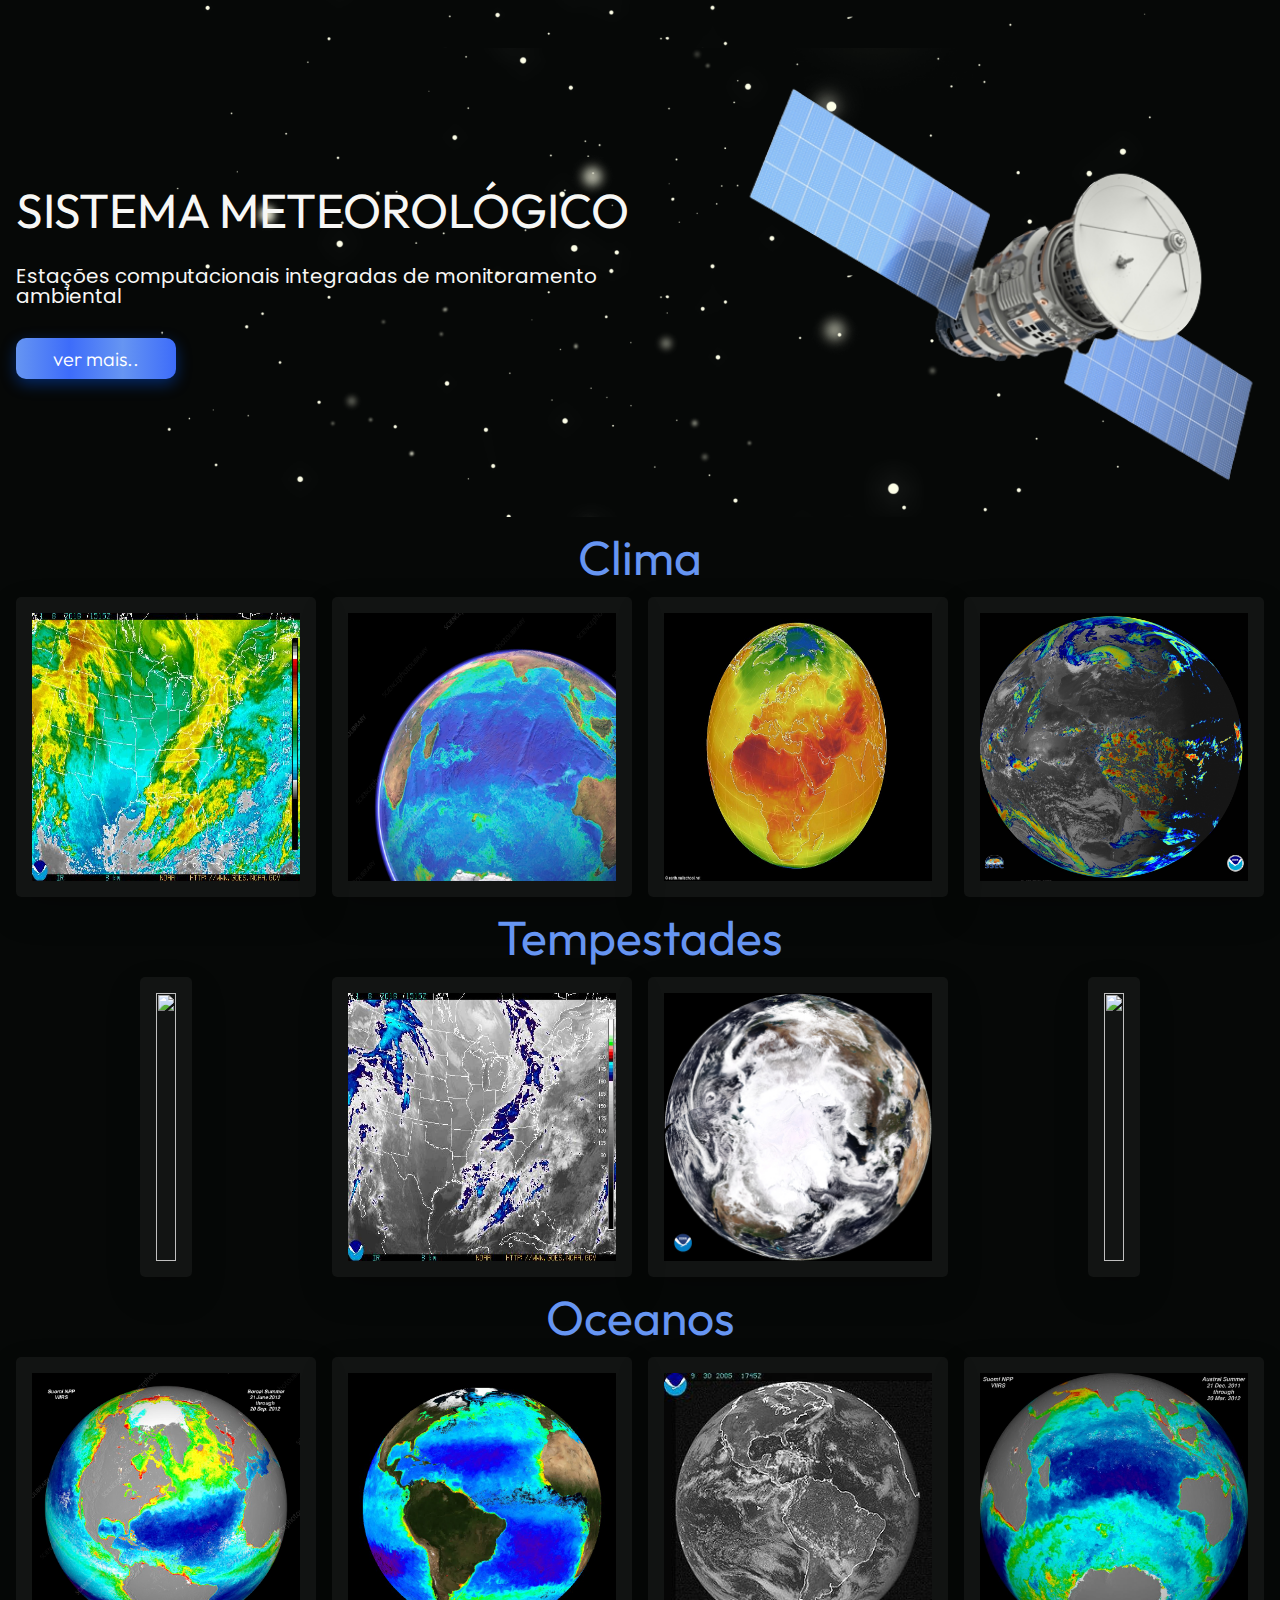
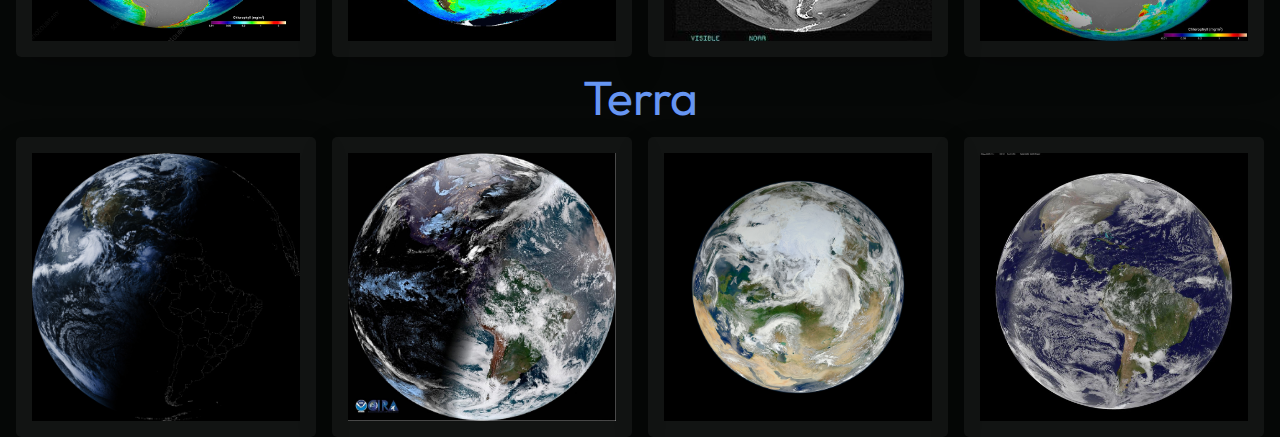
==== index.html @ 0434c133 "Add files via upload" ====
<!DOCTYPE html>
<html lang="pt-br">
  <head>
    <meta charset="UTF-8" />
    <meta http-equiv="X-UA-Compatible" content="IE=edge" />
    <meta name="viewport" content="width=device-width, initial-scale=1.0" />
    <title>Document</title>
    <link
      rel="stylesheet"
      href="https://unpkg.com/boxicons@latest/css/boxicons.min.css"
    />
    <link rel="stylesheet" href="assets/css/reset.css" />
    <link rel="stylesheet" href="assets/css/style.css" />
  </head>

  <body class="l-body">
    <header class="l-header">
      <nav class="c-navbar">
        <div class="c-navbar__content">
          <ul class="c-navbar__menu-list">
            <div class="c-navbar__btn c-navbar__btn--cancel">
              <img
                class="c-navbar__icon"
                src="assets/img/menu-cancel.svg"
                alt=""
              />
            </div>

            <li class="c-navbar__item-list">
              <i
                class="bx bxs-thermometer bx-tada bx-flip-horizontal c-navbar__item-icon"
              ></i
              ><a href="#clima" class="c-navbar__itens" target="_self" rel="next"
                >Clima</a
              >
            </li>
            
            <li class="c-navbar__item-list">
              <i class="bx bx-cloud-lightning bx-tada c-navbar__item-icon"></i
              ><a href="#tempestade" class="c-navbar__itens" target="_self" rel="next"
                >Tempestades</a
              >
            </li>
            <li class="c-navbar__item-list">
              <i class="bx bx-water bx-flashing c-navbar__item-icon"></i
              ><a href="#oce" class="c-navbar__itens" target="_self" rel="next"
                >Oceanos</a
              >
            </li>
            <li class="c-navbar__item-list">
              <i class="bx bx-planet bx-tada c-navbar__item-icon"></i
              ><a href="#terra" class="c-navbar__itens" target="_self" rel="next"
                >Terra</a
              >
            </li>
          </ul>

          <div class="c-navbar__btn c-navbar__btn--menu">
            <img
              class="c-navbar__icon"
              src="assets/img//menu-open.svg"
              alt=""
            />
          </div>
        </div>
      </nav>
    </header>

    <main class="c-main">
      <section class="c-main__principal">
        <div class="c-main_text">
          <h1 class="c-main_title">SISTEMA METEOROLÓGICO</h1>
          <p class="c-main_describe">
            Estações computacionais integradas de monitoramento ambiental
          </p>
          <button>ver mais..</button>
        </div>

        <div class="c-main__astro">
          <img class="c-main__astro--img" src="assets/img/satelit.png" />
        </div>
      </section>

      <section class="c-categoria">
        <h2 class="c-categoria__titulo" id="clima">Clima</h2>
      </section>

      <section class="c-main__cards">
        <div class="c-main__card">
          <div class="c-main__container-img">
            <img class="c-main__img" src="assets/img2/clima1.png" alt="" />
          </div>
        </div>

        <div class="c-main__card">
          <img class="c-main__img" src="assets/img2/clima2.png" alt="" />
        </div>

        <div class="c-main__card">
          <img class="c-main__img" src="assets/img2/clima3.png" alt="" />
        </div>

        <div class="c-main__card">
          <img class="c-main__img" src="assets/img2/clima4.png" alt="" />
        </div>

      </section>

      

      <section class="c-categoria">
        <h2 class="c-categoria__titulo" id="tempestade">Tempestades</h2>
      </section>

      <section class="c-main__cards">
        <div class="c-main__card">
          <img class="c-main__img" src="assets/img2/tempes.gif" alt="" />
        </div>

        <div class="c-main__card">
          <img class="c-main__img" src="assets/img2/tempes2.png" alt="" />
        </div>

        <div class="c-main__card">
          <img class="c-main__img" src="assets/img2/tempes3.png" alt="" />
        </div>

        <div class="c-main__card">
          <img class="c-main__img" src="assets/img2/tempes4.gif" alt="" />
        </div>
      </section>

      <section class="c-categoria">
        <h2 class="c-categoria__titulo" id="oce">Oceanos</h2>
      </section>

      <section class="c-main__cards">
        <div class="c-main__card">
          <img class="c-main__img" src="assets/img2/oce1.png" alt="" />
        </div>

        <div class="c-main__card">
          <img class="c-main__img" src="assets/img2/oce2.png" alt="" />
        </div>

        <div class="c-main__card">
          <img class="c-main__img" src="assets/img2/oce3.png" alt="" />
        </div>

        <div class="c-main__card">
          <img class="c-main__img" src="assets/img2/oce4.png" alt="" />
        </div>
      </section>

      <section class="c-categoria">
        <h2 class="c-categoria__titulo" id="terra">Terra</h2>
      </section>

      <section class="c-main__cards">
        <div class="c-main__card">
          <img class="c-main__img" src="assets/img2/terra1.png" alt="" />
        </div>

        <div class="c-main__card">
          <img class="c-main__img" src="assets/img2/terra2.png" alt="" />
        </div>

        <div class="c-main__card">
          <img class="c-main__img" src="assets/img2/terra3.png" alt="" />
        </div>

        <div class="c-main__card">
          <img class="c-main__img" src="assets/img2/terra4.png" alt="" />
        </div>
      </section>
    </main>
    <script src="assets/js/script.js"></script>
  </body>
</html>
---- assets/css/style.css ----
@import url("https://fonts.googleapis.com/css2?family=Outfit:wght@200;300;400;500&family=Poppins:wght@200;300;400;500&display=swap");

/*=============== BASE ===============*/
* {
  box-sizing: border-box;
  padding: 0;
  margin: 0;
}

html {
  scroll-behavior: smooth;
}

.l-body {
  width: 100%;
  height: 100vh;
  background-color: #060807;
  color: #29293a;
  font-family: "Outfit", sans-serif;
}

ul {
  list-style: none;
}

a {
  text-decoration: none;
}


/* ---------------- MENU ----------------------- */
.l-header{
  width: 100%;
  height: 3rem;
  
}
.c-navbar {
  position: fixed;
  width: 100%;
  z-index: 3;
  padding: .1rem 0;
  padding-left: 1rem;
  transition: all 0.3s ease;
  display: none;
  transition: all 0.3s ease;
}
.c-navbar--active{
  
  background-color: #0f091aee;
  box-shadow: 0px 3px 5px 0px rgba(0,0,0,0.1);
  padding:  1rem;
  display: block;
}
.c-navbar__content {
  display: flex;
  align-items: center;
  justify-content: center;
  
}

.c-navbar__menu-list {
  display: flex;
  align-items: center;
  justify-content: center;
  gap: 3rem;
}

.c-navbar__itens {
  
  color: #fff;
  font-size: 18px;
  font-weight: 400;
  text-decoration: none;
  transition: all 0.3s ease;
}

.c-navbar__itens:hover {
   color: #3d6cfa;
  transition: 0.5s;
}

.c-navbar__item-icon{
  color: #6695f2;
  padding-right: 1rem;
  font-size: 2rem;
}
.c-navbar__btn {
  height: 50px;
  width: 40px;
  display: none;
  cursor: pointer;
  
}
.c-navbar__icon {
  height: 100%;
  width: 100%;
}
.c-navbar__btn--cancel {
  position: absolute;
  right: 20px;
  top: 10px;
}
@media(max-width: 868px) {
  .c-navbar{
    display: block;
  }
  .c-body__disabled {
    overflow: hidden;
  }

  .c-navbar__btn {
    display: block;
  }

  

  .c-navbar__btn-menu--hide {
    display: none;
  }

  .c-navbar__menu-list {
    position: fixed;
    height: 100vh;
    width: 100%;
    left: -100%;
    top: 0px;
    
    display: block;
    padding: 40px 0;
    background-color: #08050d;
    transition: all 0.3s ease;
  }
  .c-navbar.show .c-navbar__menu-list {
    left: 0%;
  }
  .c-navbar__item-list {
    padding: 2rem 0px;
    padding-left: 10%;
    
  }
  .c-navbar__item-list{
    color: #3d6cfa;
  }
  .c-navbar__item-icon{
    
    padding-right: 1rem;
    font-size: 2rem;
  }
  .c-navbar__itens {
    font-size: 2rem;
    margin-left: -100%;
    transition: 0.8s
    cubic-bezier(0.68, -0.55,0.265,1.55) ;
  }
 
  .show .c-navbar__itens {
    margin-left: 0px;
  }

  .c-navbar__button {
    display: none;
  }

  .c-main__button {
    display: block;
  }
  .c-navbar__content{
    justify-content: flex-start;
  }
}

/* ----------- main ------------------*/
.l-header,.c-main__principal{
  background-image: url("../img/fundo2.png");
  background-size: cover;
  background-position: center center;
  background-repeat: no-repeat;
}
.c-main {
  display: flex;
  flex-direction: column;
  align-items: center;
  gap: 1rem;
  
}
.c-main__principal {
  max-width: 1050px;
  width: 100%;
  display: flex;
  align-items: center;
  justify-content: center;
  gap: 5rem;
  
}
.c-main_text {
  display: flex;
  flex-direction: column;
  gap: 2rem;
  color: #f7f7f5;
  padding-left: 1rem;
}
.c-main_title {
  font-family: "Outfit", sans-serif;
  font-size: 3rem;
}

.c-main_describe {
  font-family: "Poppins", sans-serif;
  font-size: 1.25rem;
}
  
.c-main_text button {
  width: 10rem;
  background-position: 100% 0;
  padding: 0.5rem;
  color: #fff;
  font-family: "Outfit", sans-serif;
  font-weight: 300;
  font-size: 1.25rem;
  moz-transition: all 0.4s ease-in-out;
  -o-transition: all 0.4s ease-in-out;
  -webkit-transition: all 0.4s ease-in-out;
  transition: all 0.4s ease-in-out;
  outline: none;
  border-radius: 10px;
  border: none;
}

.c-main_text button{
  background-image: linear-gradient(
    to right,
    #6695f2,
    #3d6cfa,
    #6695f2,
    #3d6cfa
  );
  box-shadow: 0 5px 15px rgba(2, 90, 253, 0.4);
}

.c-main__cards {
  padding: 0 1rem;
  width: 100%;
  display: grid;
  grid-gap: 1rem;
  grid-template-columns: repeat(auto-fit, minmax(300px, 1fr));
  justify-content: center;
  justify-items: center;
}

.c-main__card {
  
  padding: 1rem;
  display: flex;
  flex-direction: column;
  align-items: center;
  background: rgba(255, 255, 255, 0.05);
  box-shadow: 0px 15px 35px rgba(0, 0, 0, 0.2);
  border-radius: 5px;
}
.c-main__container-img{
  width: 100%;
  height: 100%;
}
.c-main__img {
  width: 100%;
  height: 100%;
}


.c-main__astro {
  height: auto;
  width: 35rem;

  transform: translatey(0px);
  animation: float 3.5s ease-in-out infinite;
}

@keyframes float {
  0% {
    transform: translatey(0px);
  }
  50% {
    transform: translatey(-30px);
  }
  100% {
    transform: translatey(0px);
  }
}

.c-main__astro--img {
  width: 100%;
  height: 100%;
}
.c-categoria__titulo{
  font-family: "Outfit", sans-serif;
  font-size: 3rem;
  color: #6695f2;
  
}
@media (max-width: 1680px){
  .c-main__principal{
  max-width: 1680px;
   gap: 1rem;
   display:flex;
   align-items: center;

  }
}

@media (max-width: 768px){ 
  .c-main {
    gap: 2rem;
  } 
  .c-main__principal {
    max-width: 1440px;
    display: flex;
    align-items: center;
    flex-wrap: wrap;
    gap: 2rem;
  }
  .c-main_text {
    text-align: center;
    align-items: center;
    justify-content: center;
  }
  .c-main__cards {
    grid-template-columns: repeat(auto-fit, minmax(200px, 1fr));
  }
  
  .c-main__astro {
    height: auto;
    width: 20rem;
    margin: auto;
  }

}
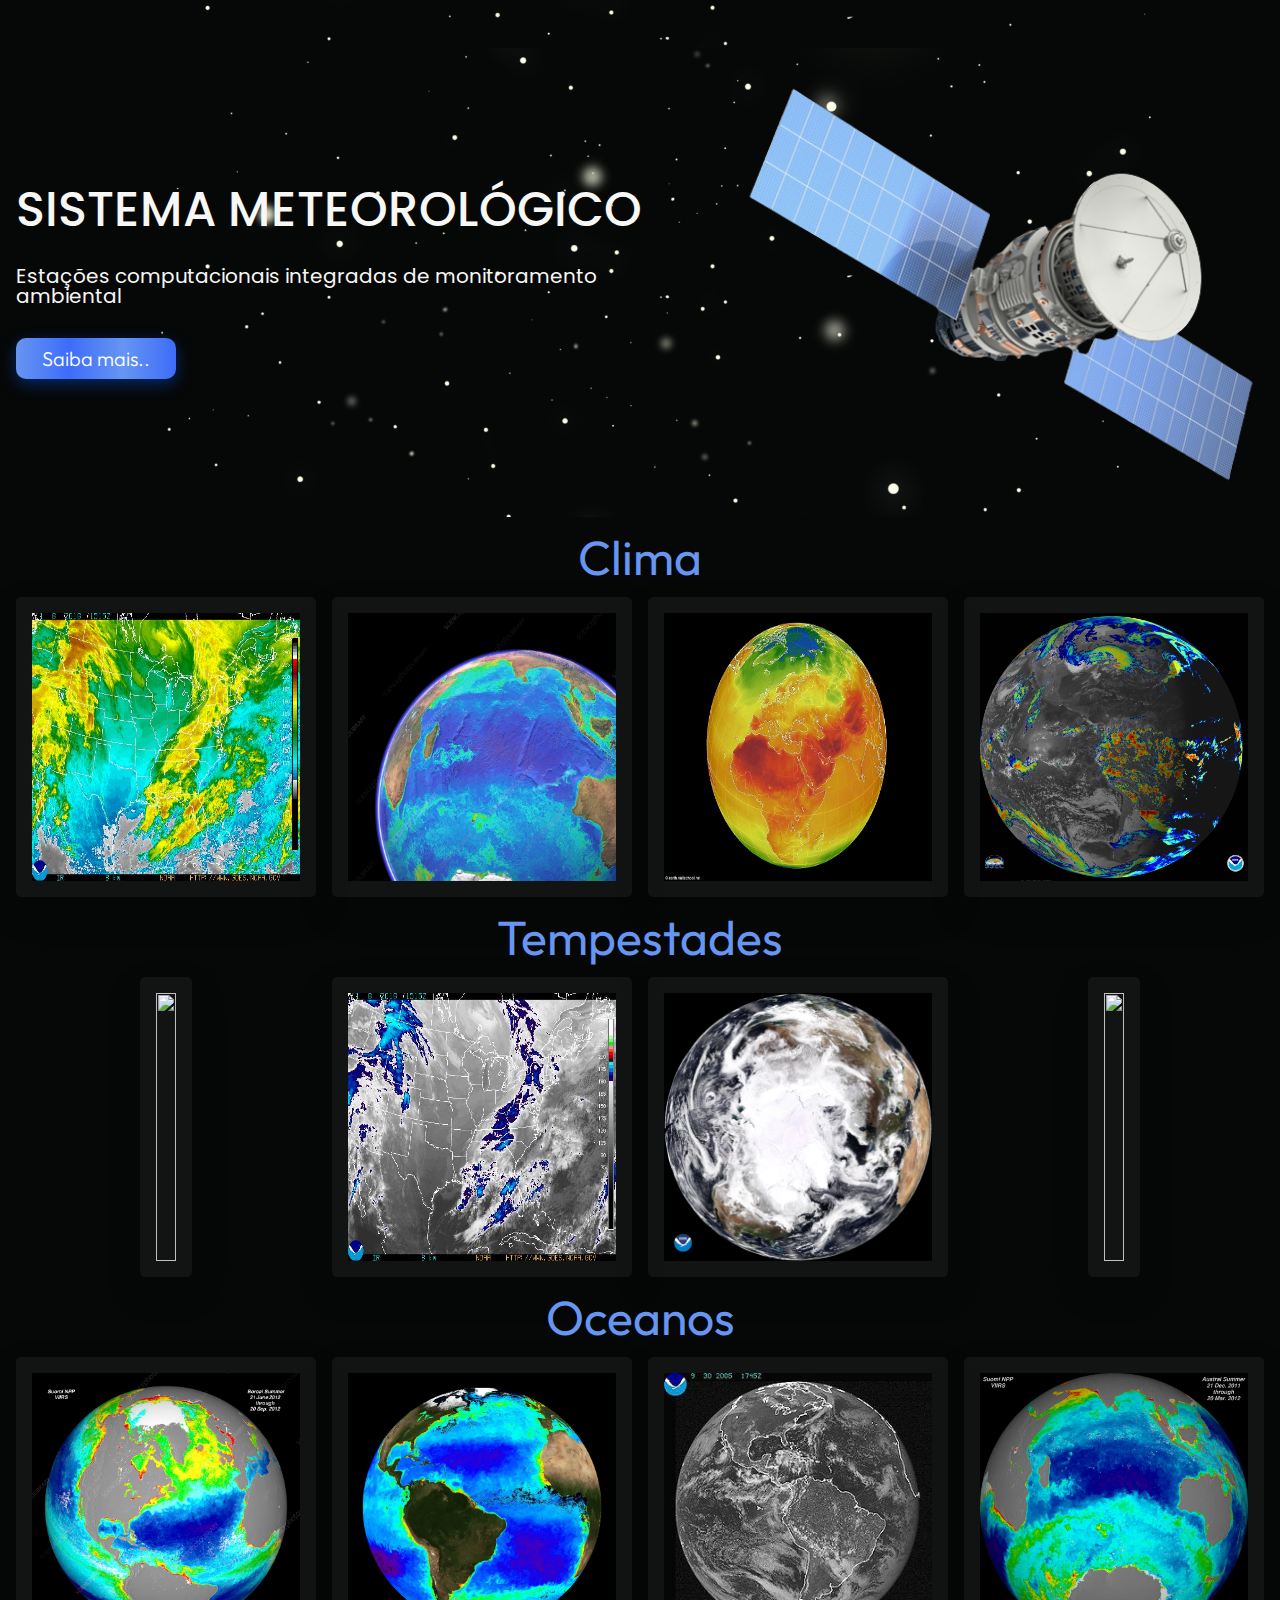
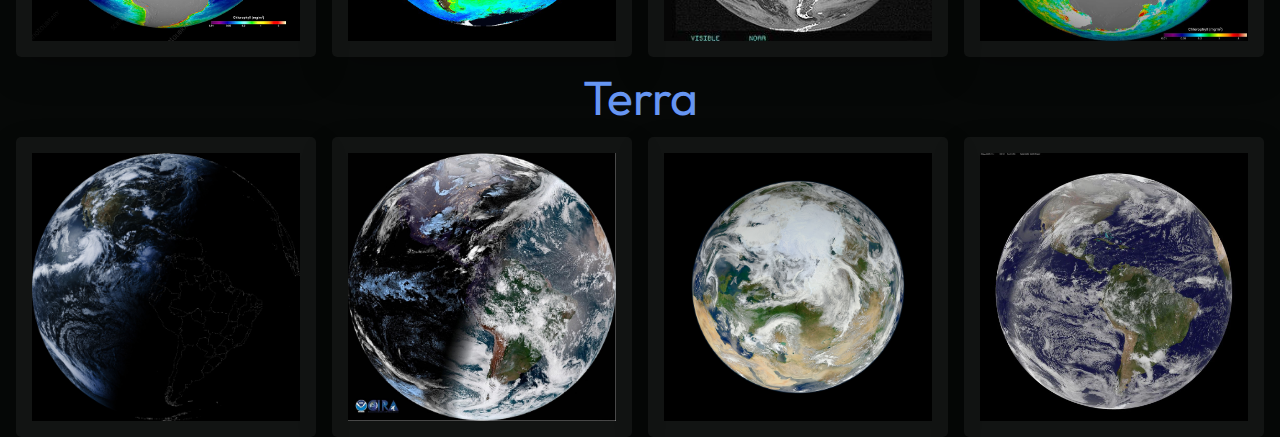
==== commit 8c85ccb2: "Update index.html" ====
--- a/index.html
+++ b/index.html
@@ -73,7 +73,7 @@
           <p class="c-main_describe">
             Estações computacionais integradas de monitoramento ambiental
           </p>
-          <button>ver mais..</button>
+          <button>Saiba mais..</button>
         </div>
 
         <div class="c-main__astro">
--- a/assets/css/style.css
+++ b/assets/css/style.css
@@ -200,8 +200,9 @@
   padding-left: 1rem;
 }
 .c-main_title {
-  font-family: "Outfit", sans-serif;
+  font-family: "Poppins", sans-serif;
   font-size: 3rem;
+  font-weight: 500;
 }
 
 .c-main_describe {
@@ -323,6 +324,11 @@
     align-items: center;
     justify-content: center;
   }
+  .c-main_title {
+
+  font-size: 2rem;
+
+}
   .c-main__cards {
     grid-template-columns: repeat(auto-fit, minmax(200px, 1fr));
   }
@@ -333,4 +339,4 @@
     margin: auto;
   }
 
-}+}
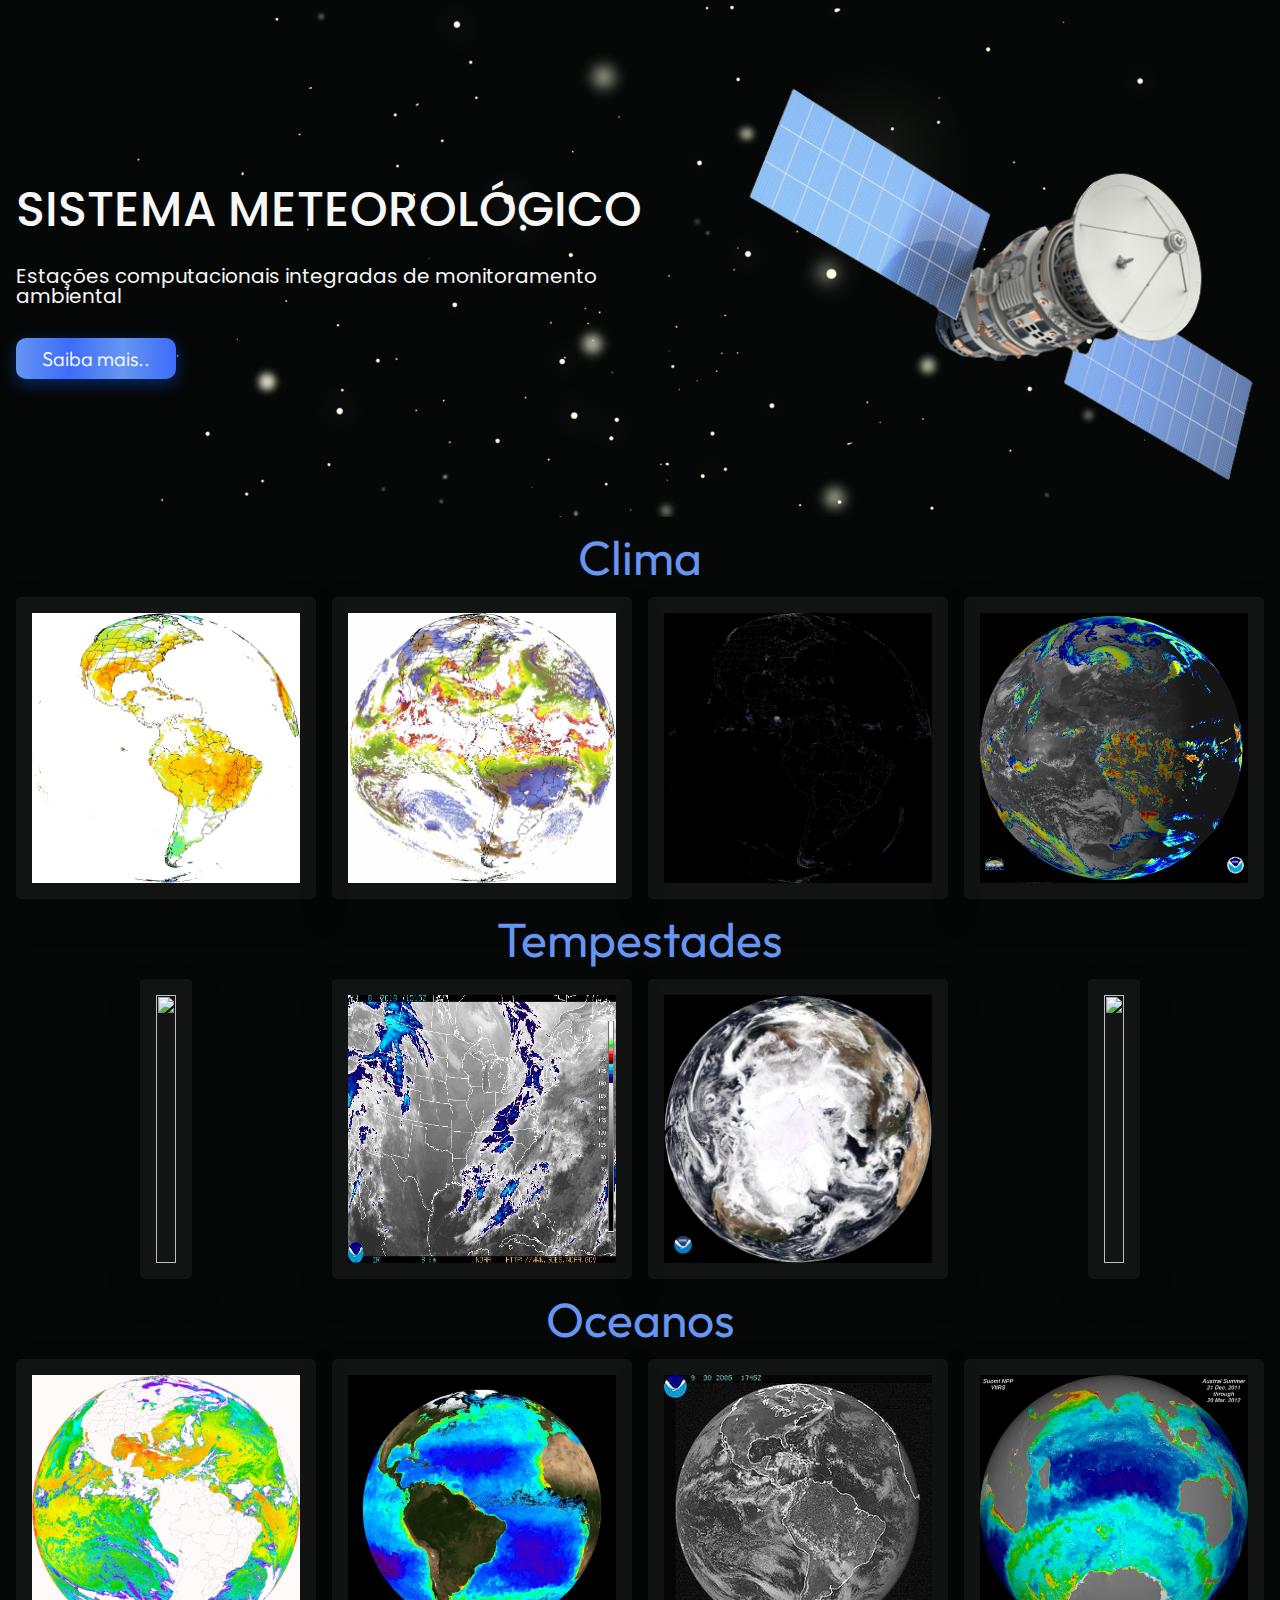
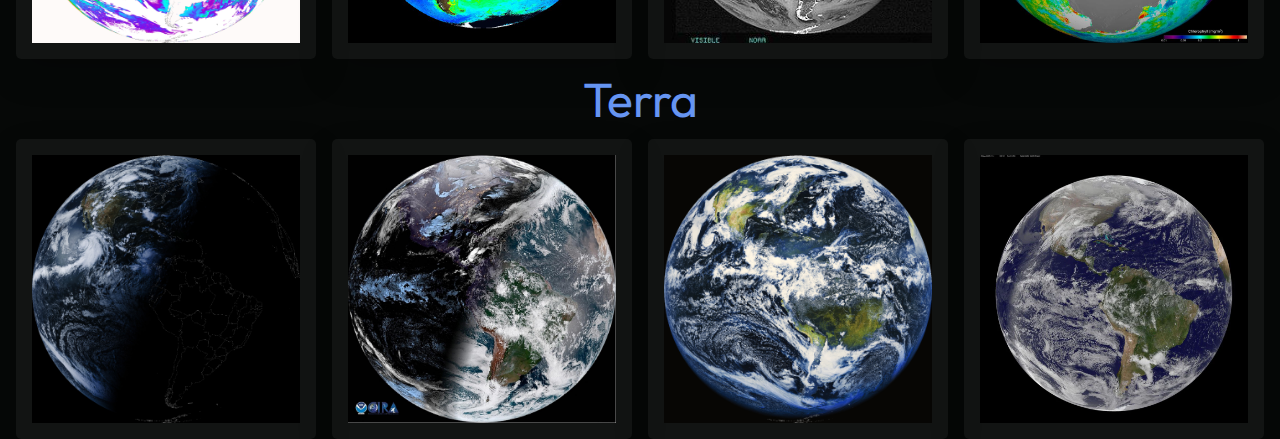
==== commit 16cc90d8: "Update index.html" ====
--- a/index.html
+++ b/index.html
@@ -88,16 +88,16 @@
       <section class="c-main__cards">
         <div class="c-main__card">
           <div class="c-main__container-img">
-            <img class="c-main__img" src="assets/img2/clima1.png" alt="" />
+            <img class="c-main__img" src="assets/img2/clima1a.png" alt="" />
           </div>
         </div>
 
         <div class="c-main__card">
-          <img class="c-main__img" src="assets/img2/clima2.png" alt="" />
+          <img class="c-main__img" src="assets/img2/clima2a.png" alt="" />
         </div>
 
         <div class="c-main__card">
-          <img class="c-main__img" src="assets/img2/clima3.png" alt="" />
+          <img class="c-main__img" src="assets/img2/clima3a.png" alt="" />
         </div>
 
         <div class="c-main__card">
@@ -136,7 +136,7 @@
 
       <section class="c-main__cards">
         <div class="c-main__card">
-          <img class="c-main__img" src="assets/img2/oce1.png" alt="" />
+          <img class="c-main__img" src="assets/img2/oceano1.png" alt="" />
         </div>
 
         <div class="c-main__card">
@@ -166,7 +166,7 @@
         </div>
 
         <div class="c-main__card">
-          <img class="c-main__img" src="assets/img2/terra3.png" alt="" />
+          <img class="c-main__img" src="assets/img2/terra3a.png" alt="" />
         </div>
 
         <div class="c-main__card">
--- a/assets/css/style.css
+++ b/assets/css/style.css
@@ -175,6 +175,7 @@
   background-size: cover;
   background-position: center center;
   background-repeat: no-repeat;
+  background-attachment: fixed;
 }
 .c-main {
   display: flex;
